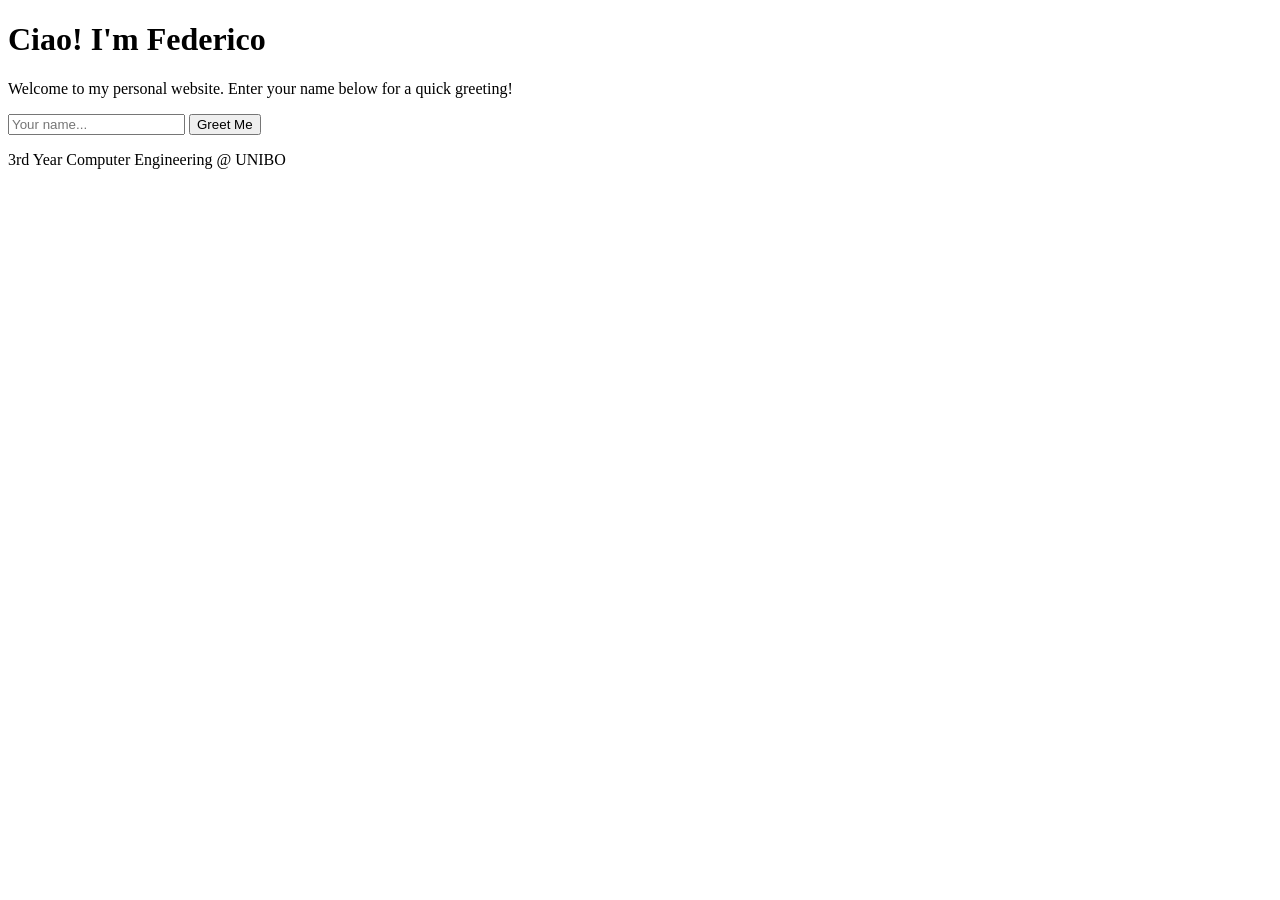
==== index.html @ d61e9dca "Final setup for federicoporpora.github.io root domain" ====
<!DOCTYPE html>
<html lang="en">
<head>
    <meta charset="UTF-8">
    <meta name="viewport" content="width=device-width, initial-scale=1.0">
    <title>Federico Porpora | Personal Website</title>
    <link rel="stylesheet" href="style.css">
</head>
<body>
    <div class="container">
        <h1>Ciao! I'm Federico</h1>
        <p>Welcome to my personal website. Enter your name below for a quick greeting!</p>
        
        <div class="form-group">
            <input type="text" id="nameInput" placeholder="Your name..." autocomplete="off">
            <button id="greetButton">Greet Me</button>
        </div>
        
        <div id="greetingMessage" class="message-area"></div>
        
        <div class="footer">
            <p>3rd Year Computer Engineering @ UNIBO</p>
        </div>
    </div>
    <script src="script.js"></script>
</body>
</html>
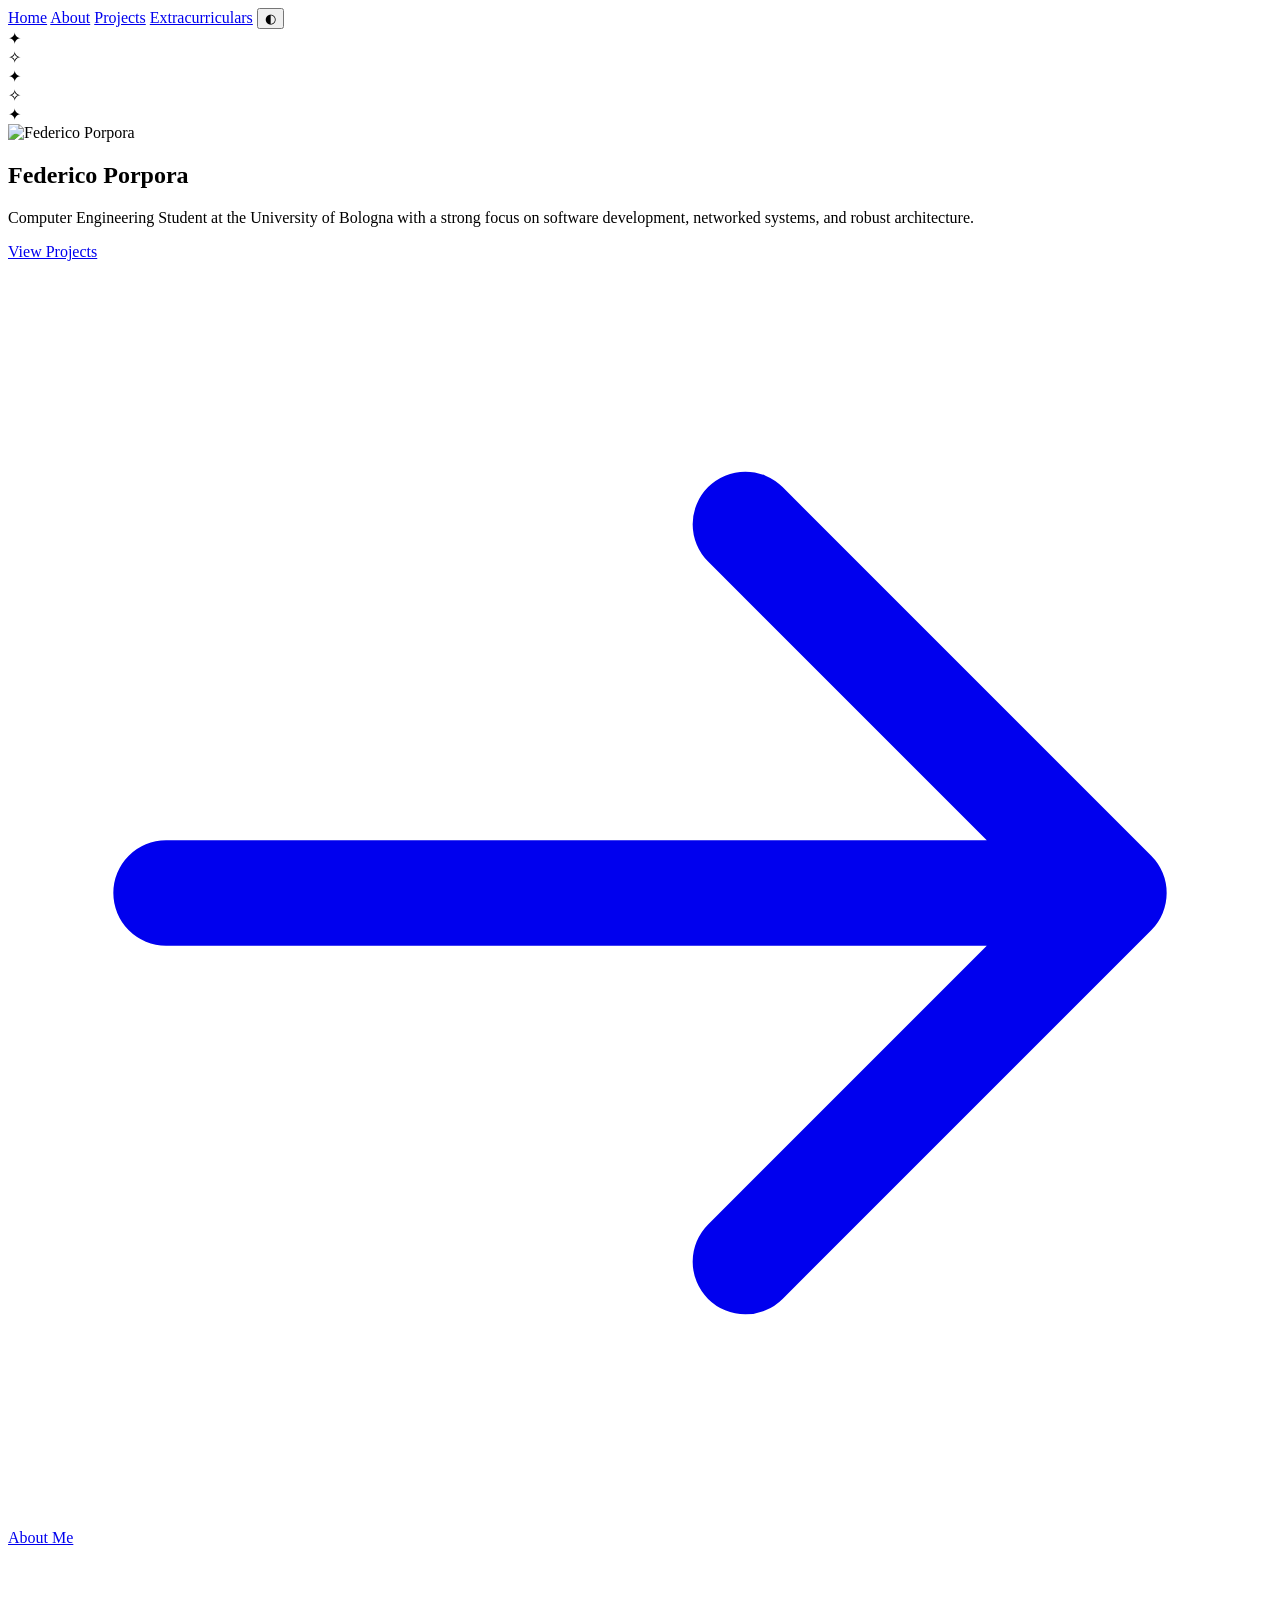
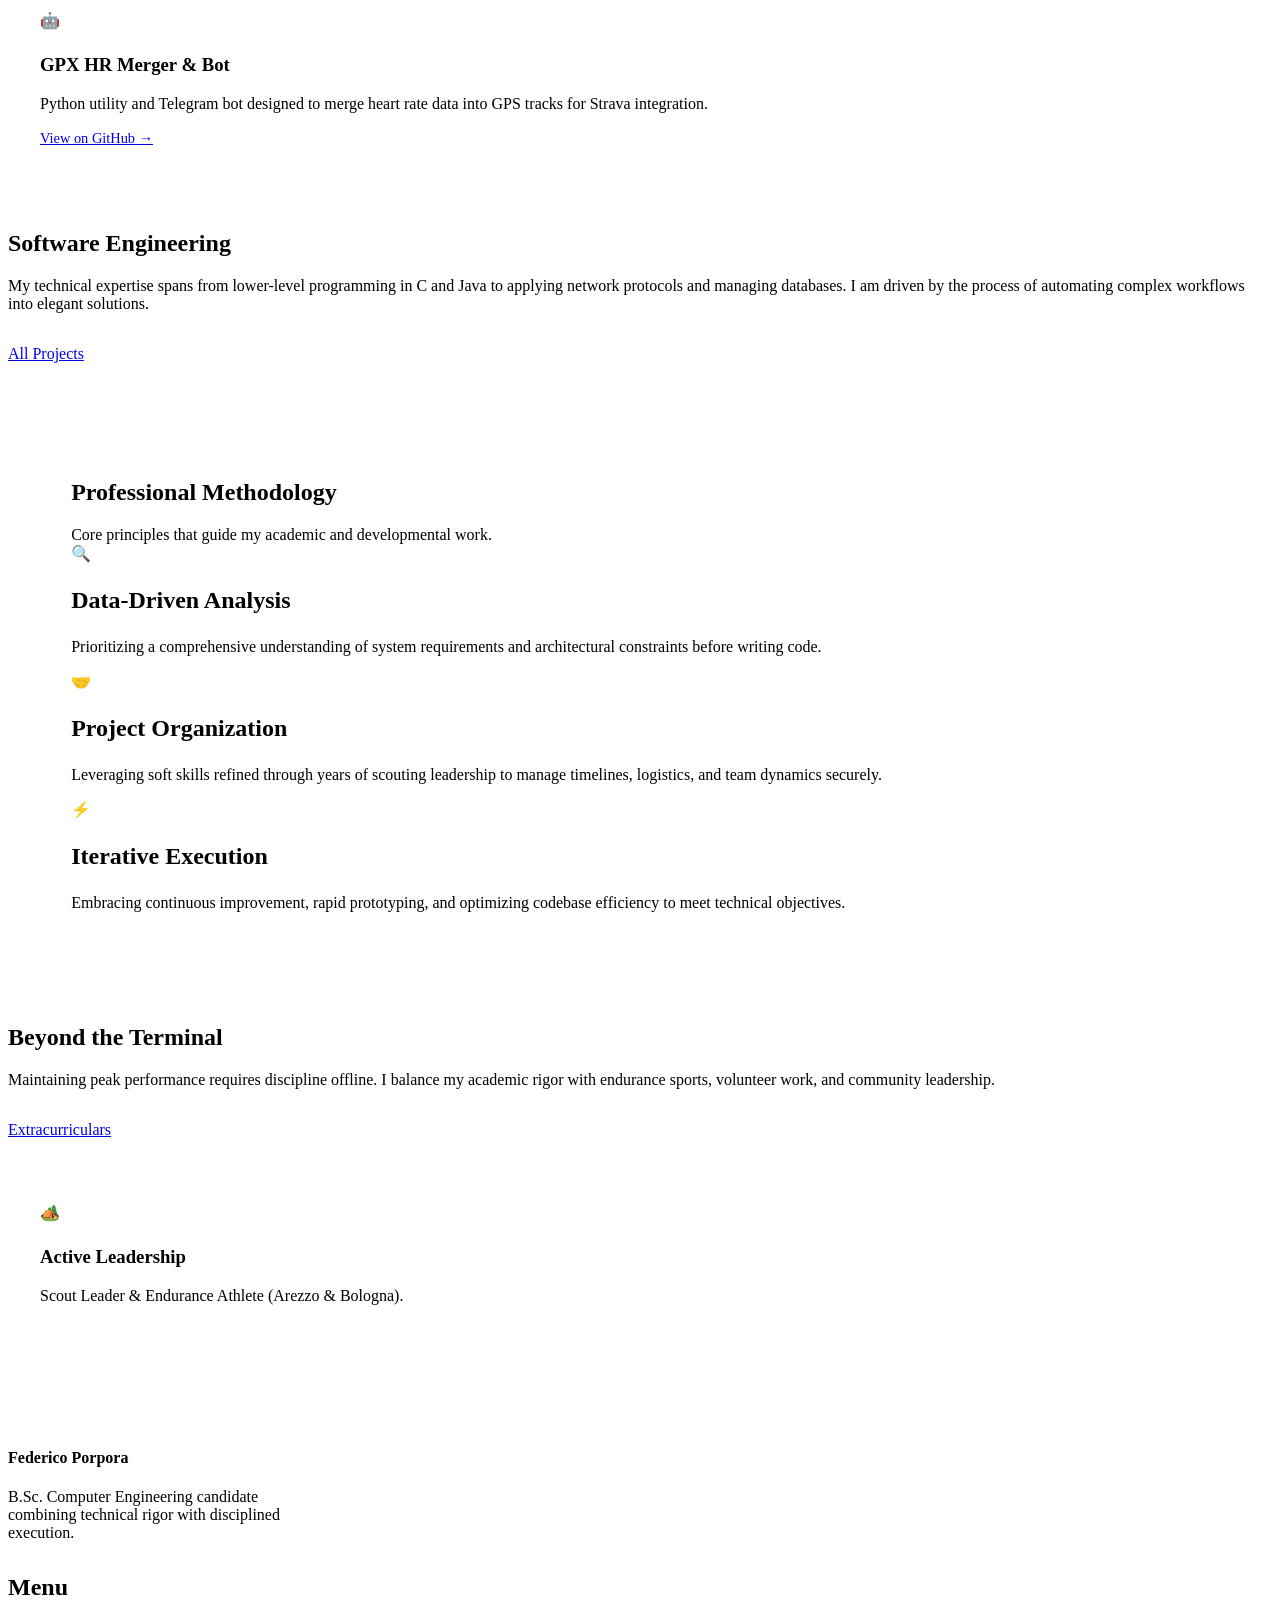
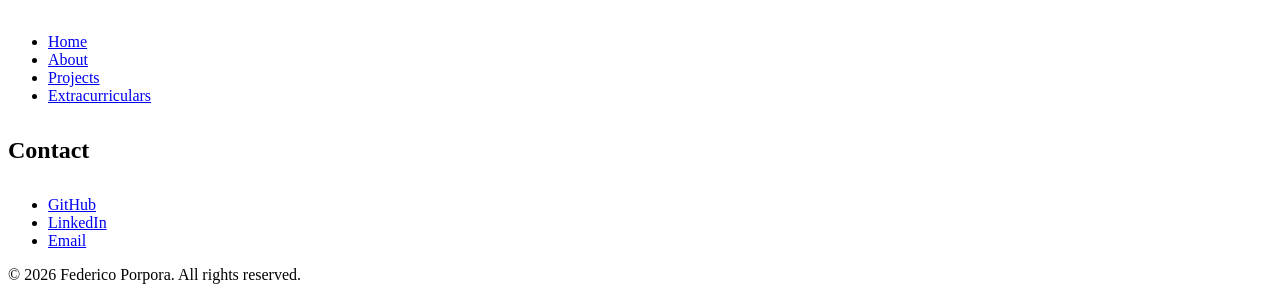
==== commit d4f0dcb1: "added meta for google search console" ====
--- a/index.html
+++ b/index.html
@@ -3,26 +3,156 @@
 <head>
     <meta charset="UTF-8">
     <meta name="viewport" content="width=device-width, initial-scale=1.0">
-    <title>Federico Porpora | Personal Website</title>
+    <title>Federico Porpora | Computer Engineer</title>
+    <meta name="google-site-verification" content="fRFNBcerL5jtZnPcIfQKvz9W2YkUHqF5e4s7ycSgCk0" />
+    <meta name="description" content="Official website of Federico Porpora, a Computer Engineering student at the University of Bologna. Exploring software development, networked systems, and robust architecture.">
+    <meta name="keywords" content="Federico Porpora, Computer Engineer, Software Development, UNIBO, Networked Systems, Python, Java, C, Web Development, Arezzo">
+    <link rel="canonical" href="https://federicoporpora.github.io/">
+    <link href="https://fonts.googleapis.com/css2?family=Inter:wght@400;500;700&family=Outfit:wght@700;800;900&display=swap" rel="stylesheet">
     <link rel="stylesheet" href="style.css">
+    <script type="application/ld+json">
+    {
+      "@context": "https://schema.org",
+      "@type": "Person",
+      "name": "Federico Porpora",
+      "url": "https://federicoporpora.github.io/",
+      "sameAs": [
+        "https://github.com/federicoporpora",
+        "https://linkedin.com/in/federicoporpora"
+      ],
+      "jobTitle": "Computer Engineering Student",
+      "alumniOf": {
+        "@type": "CollegeOrUniversity",
+        "name": "Alma Mater Studiorum - Università di Bologna"
+      },
+      "address": {
+        "@type": "PostalAddress",
+        "addressLocality": "Arezzo",
+        "addressRegion": "Toscana",
+        "addressCountry": "IT"
+      },
+      "description": "Computer Engineering student at UNIBO focusing on software architecture and community leadership."
+    }
+    </script>
 </head>
 <body>
-    <div class="container">
-        <h1>Ciao! I'm Federico</h1>
-        <p>Welcome to my personal website. Enter your name below for a quick greeting!</p>
-        
-        <div class="form-group">
-            <input type="text" id="nameInput" placeholder="Your name..." autocomplete="off">
-            <button id="greetButton">Greet Me</button>
+    <nav>
+        <a href="index.html" class="active">Home</a>
+        <a href="about.html">About</a>
+        <a href="projects.html">Projects</a>
+        <a href="hobbies.html">Extracurriculars</a>
+        <button id="theme-toggle" class="theme-toggle" aria-label="Toggle dark mode">◐</button>
+    </nav>
+    <main>
+        <div class="hero-wrapper">
+            <div class="hero-gradient"></div>
+            <section class="hero container hero-content">
+                <div class="star">✦</div>
+                <div class="star">✧</div>
+                <div class="star">✦</div>
+                <div class="star">✧</div>
+                <div class="star">✦</div>
+                
+                <div class="avatar-container reveal">
+                    <img src="assets/profile.jpg" alt="Federico Porpora" style="width: 100%; height: 100%; object-fit: cover; object-position: center;">
+                </div>
+                <h1 class="hero-title reveal" style="transition-delay: 0.1s;">Federico Porpora</h1>
+                <p class="lead-text reveal" style="transition-delay: 0.2s;">Computer Engineering Student at the University of Bologna with a strong focus on software development, networked systems, and robust architecture.</p>
+                <div class="hero-btns reveal" style="transition-delay: 0.3s;">
+                    <a href="projects.html" class="btn btn-primary">
+                        View Projects
+                        <svg fill="none" stroke="currentColor" viewBox="0 0 24 24" xmlns="http://www.w3.org/2000/svg"><path stroke-linecap="round" stroke-linejoin="round" stroke-width="2" d="M14 5l7 7m0 0l-7 7m7-7H3"></path></svg>
+                    </a>
+                    <a href="about.html" class="btn btn-outline">About Me</a>
+                </div>
+            </section>
         </div>
-        
-        <div id="greetingMessage" class="message-area"></div>
-        
-        <div class="footer">
-            <p>3rd Year Computer Engineering @ UNIBO</p>
+
+        <section class="section-pad container reveal" style="margin-bottom: 2rem;">
+            <div class="grid-2 align-center">
+                <!-- Highlighted GPX Merger -->
+                <div class="bento-card card-purple text-center" style="padding: 4rem 2rem;">
+                    <div class="card-icon" style="margin: 0 auto 1.5rem;">🤖</div>
+                    <h3 class="card-title">GPX HR Merger & Bot</h3>
+                    <p class="card-desc">Python utility and Telegram bot designed to merge heart rate data into GPS tracks for Strava integration.</p>
+                    <a href="https://github.com/federicoporpora/gpx-telegram-bot" target="_blank" class="project-link" style="font-size: 0.9rem;">View on GitHub &rarr;</a>
+                </div>
+                <div>
+                    <h2 class="section-title">Software Engineering</h2>
+                    <p class="lead-text" style="margin-bottom: 2rem;">My technical expertise spans from lower-level programming in C and Java to applying network protocols and managing databases. I am driven by the process of automating complex workflows into elegant solutions.</p>
+                    <a href="projects.html" class="btn btn-primary">All Projects</a>
+                </div>
+            </div>
+        </section>
+
+        <section class="section-pad container bg-alt reveal" style="padding: 4rem 5%; border-radius: var(--border-radius-lg); margin-bottom: 2rem;">
+            <div class="text-center mb-4">
+                <h2 class="section-title">Professional Methodology</h2>
+                <p class="lead-text" style="margin: 0 auto;">Core principles that guide my academic and developmental work.</p>
+            </div>
+            <div class="grid-3">
+                <div class="bento-card card-blue">
+                    <div class="card-icon">🔍</div>
+                    <h3 class="card-title" style="font-size: 1.5rem;">Data-Driven Analysis</h3>
+                    <p class="card-desc">Prioritizing a comprehensive understanding of system requirements and architectural constraints before writing code.</p>
+                </div>
+                <div class="bento-card card-coral">
+                    <div class="card-icon">🤝</div>
+                    <h3 class="card-title" style="font-size: 1.5rem;">Project Organization</h3>
+                    <p class="card-desc">Leveraging soft skills refined through years of scouting leadership to manage timelines, logistics, and team dynamics securely.</p>
+                </div>
+                <div class="bento-card card-mint">
+                    <div class="card-icon">⚡</div>
+                    <h3 class="card-title" style="font-size: 1.5rem;">Iterative Execution</h3>
+                    <p class="card-desc">Embracing continuous improvement, rapid prototyping, and optimizing codebase efficiency to meet technical objectives.</p>
+                </div>
+            </div>
+        </section>
+
+        <section class="section-pad container reveal" style="margin-bottom: 4rem;">
+            <div class="grid-2 align-center">
+                <div>
+                    <h2 class="section-title">Beyond the Terminal</h2>
+                    <p class="lead-text" style="margin-bottom: 2rem;">Maintaining peak performance requires discipline offline. I balance my academic rigor with endurance sports, volunteer work, and community leadership.</p>
+                    <a href="hobbies.html" class="btn btn-outline">Extracurriculars</a>
+                </div>
+                <div class="bento-card card-mint text-center" style="padding: 4rem 2rem;">
+                    <div class="card-icon" style="margin: 0 auto 1.5rem;">🏕️</div>
+                    <h3 class="card-title">Active Leadership</h3>
+                    <p class="card-desc">Scout Leader & Endurance Athlete (Arezzo & Bologna).</p>
+                </div>
+            </div>
+        </section>
+    </main>
+
+    <footer>
+        <div class="container footer-grid">
+            <div>
+                <h4 class="footer-title">Federico Porpora</h4>
+                <p style="color: var(--text-muted); max-width: 300px;">B.Sc. Computer Engineering candidate combining technical rigor with disciplined execution.</p>
+            </div>
+            <div>
+                <h4 class="footer-title" style="font-size: 1.5rem;">Menu</h4>
+                <ul class="footer-list">
+                    <li><a href="index.html">Home</a></li>
+                    <li><a href="about.html">About</a></li>
+                    <li><a href="projects.html">Projects</a></li>
+                    <li><a href="hobbies.html">Extracurriculars</a></li>
+                </ul>
+            </div>
+            <div>
+                <h4 class="footer-title" style="font-size: 1.5rem;">Contact</h4>
+                <ul class="footer-list">
+                    <li><a href="https://github.com/federicoporpora" target="_blank">GitHub</a></li>
+                    <li><a href="https://linkedin.com/in/federicoporpora" target="_blank">LinkedIn</a></li>
+                    <li><a href="mailto:porporafederico@gmail.com">Email</a></li>
+                </ul>
+            </div>
         </div>
-    </div>
+        <div class="footer-bottom">
+            &copy; <span id="current-year">2026</span> Federico Porpora. All rights reserved.
+        </div>
+    </footer>
     <script src="script.js"></script>
 </body>
 </html>
-
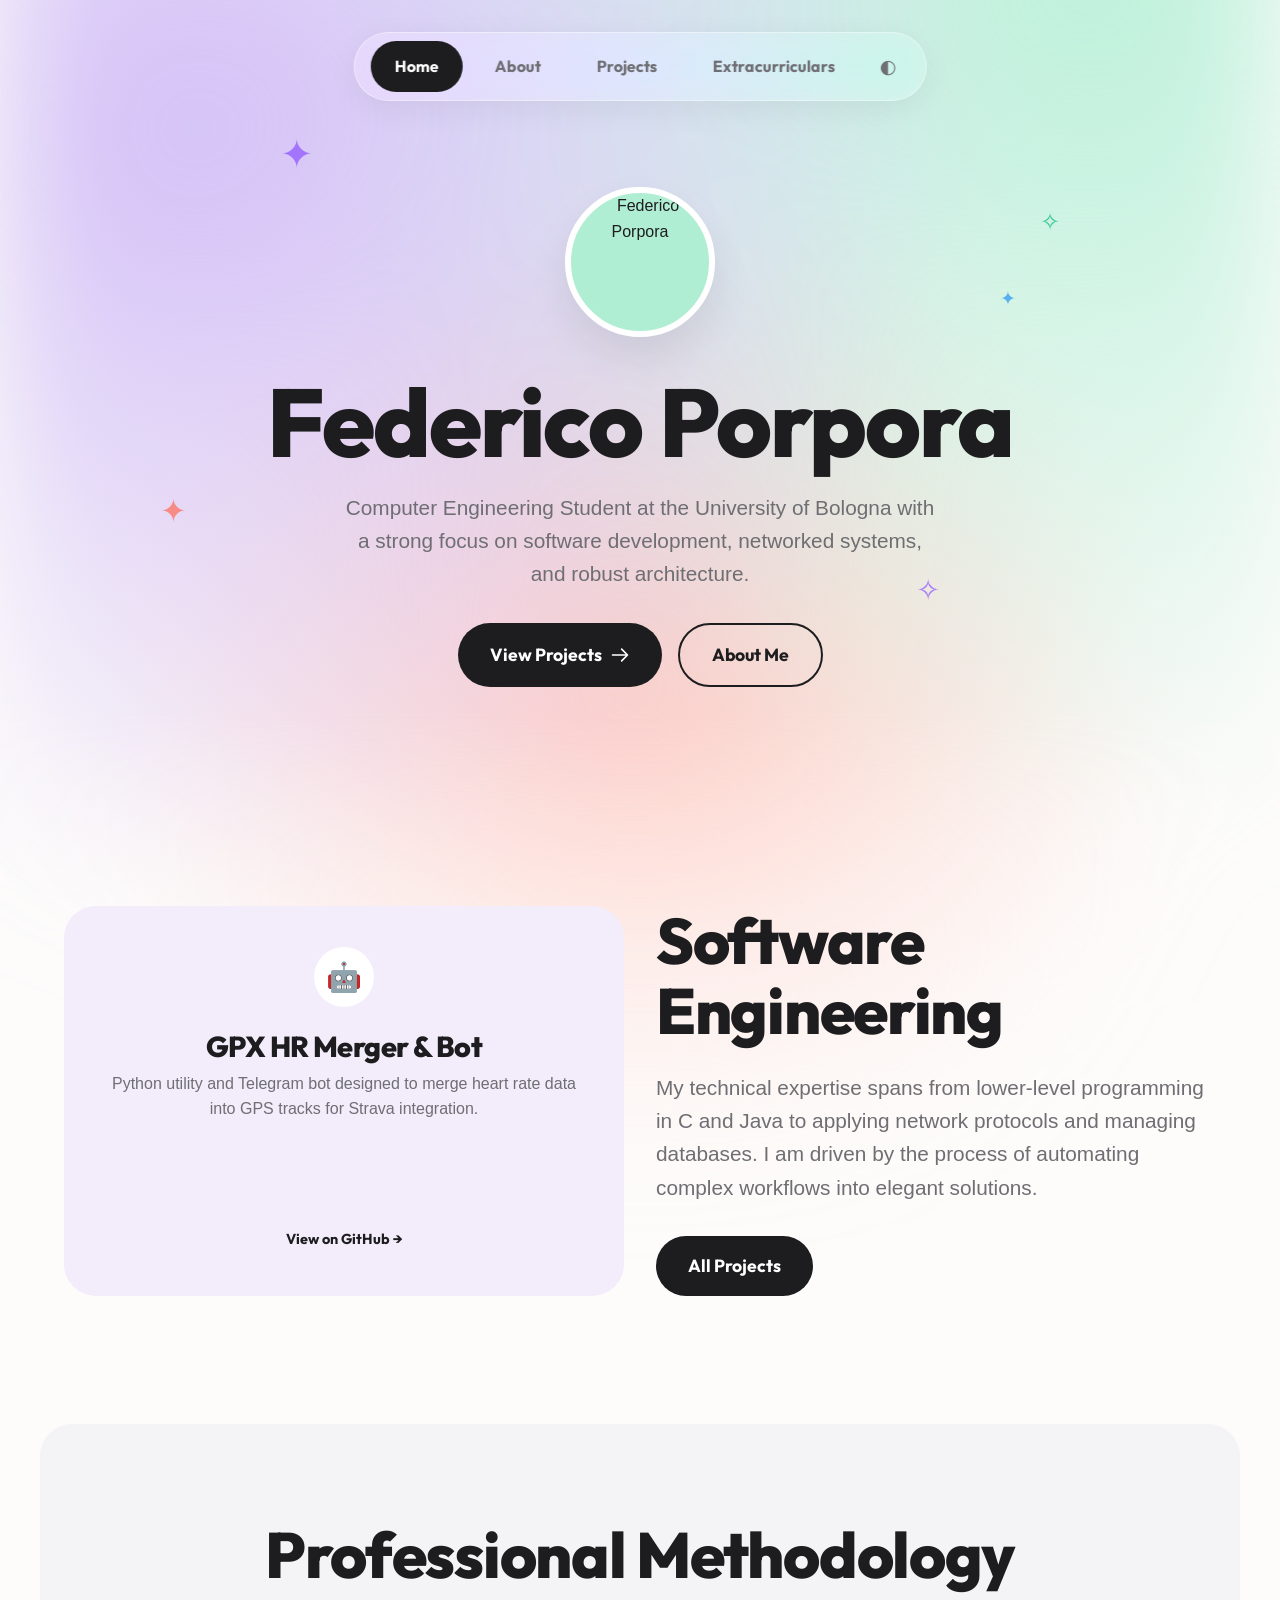
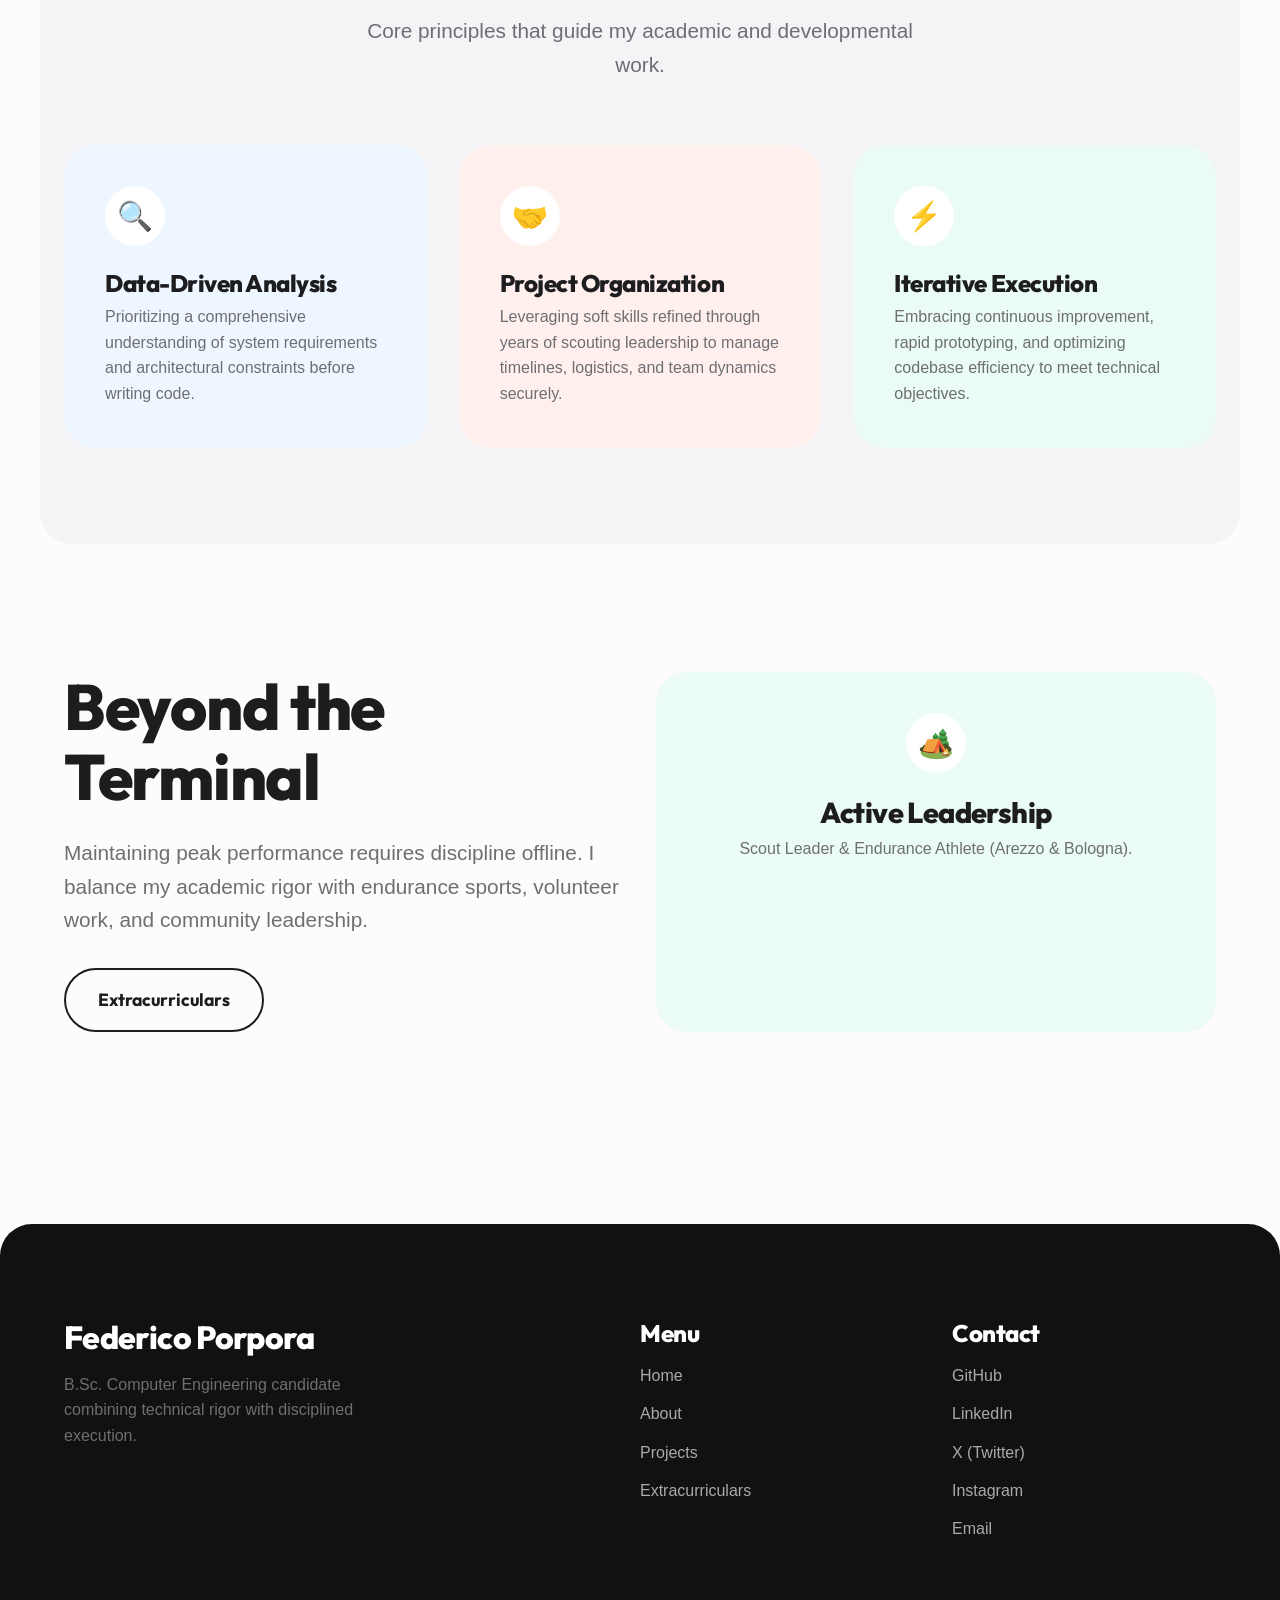
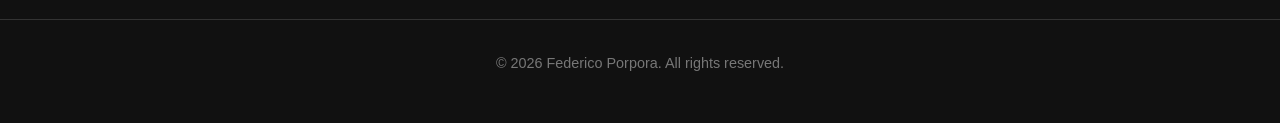
==== commit ea451e4c: "better graphics and added socials" ====
--- a/index.html
+++ b/index.html
@@ -40,7 +40,7 @@
         <a href="index.html" class="active">Home</a>
         <a href="about.html">About</a>
         <a href="projects.html">Projects</a>
-        <a href="hobbies.html">Extracurriculars</a>
+        <a href="extracurriculars.html">Extracurriculars</a>
         <button id="theme-toggle" class="theme-toggle" aria-label="Toggle dark mode">◐</button>
     </nav>
     <main>
@@ -71,7 +71,7 @@
         <section class="section-pad container reveal" style="margin-bottom: 2rem;">
             <div class="grid-2 align-center">
                 <!-- Highlighted GPX Merger -->
-                <div class="bento-card card-purple text-center" style="padding: 4rem 2rem;">
+                <div class="bento-card card-purple text-center">
                     <div class="card-icon" style="margin: 0 auto 1.5rem;">🤖</div>
                     <h3 class="card-title">GPX HR Merger & Bot</h3>
                     <p class="card-desc">Python utility and Telegram bot designed to merge heart rate data into GPS tracks for Strava integration.</p>
@@ -85,7 +85,7 @@
             </div>
         </section>
 
-        <section class="section-pad container bg-alt reveal" style="padding: 4rem 5%; border-radius: var(--border-radius-lg); margin-bottom: 2rem;">
+        <section class="section-pad container bg-alt reveal" style="border-radius: var(--border-radius-lg); margin-bottom: 2rem;">
             <div class="text-center mb-4">
                 <h2 class="section-title">Professional Methodology</h2>
                 <p class="lead-text" style="margin: 0 auto;">Core principles that guide my academic and developmental work.</p>
@@ -114,9 +114,9 @@
                 <div>
                     <h2 class="section-title">Beyond the Terminal</h2>
                     <p class="lead-text" style="margin-bottom: 2rem;">Maintaining peak performance requires discipline offline. I balance my academic rigor with endurance sports, volunteer work, and community leadership.</p>
-                    <a href="hobbies.html" class="btn btn-outline">Extracurriculars</a>
+                    <a href="extracurriculars.html" class="btn btn-outline">Extracurriculars</a>
                 </div>
-                <div class="bento-card card-mint text-center" style="padding: 4rem 2rem;">
+                <div class="bento-card card-mint text-center">
                     <div class="card-icon" style="margin: 0 auto 1.5rem;">🏕️</div>
                     <h3 class="card-title">Active Leadership</h3>
                     <p class="card-desc">Scout Leader & Endurance Athlete (Arezzo & Bologna).</p>
@@ -137,7 +137,7 @@
                     <li><a href="index.html">Home</a></li>
                     <li><a href="about.html">About</a></li>
                     <li><a href="projects.html">Projects</a></li>
-                    <li><a href="hobbies.html">Extracurriculars</a></li>
+                    <li><a href="extracurriculars.html">Extracurriculars</a></li>
                 </ul>
             </div>
             <div>
@@ -145,6 +145,8 @@
                 <ul class="footer-list">
                     <li><a href="https://github.com/federicoporpora" target="_blank">GitHub</a></li>
                     <li><a href="https://linkedin.com/in/federicoporpora" target="_blank">LinkedIn</a></li>
+                    <li><a href="https://x.com/federicoporpora" target="_blank">X (Twitter)</a></li>
+                    <li><a href="https://instagram.com/federicoporpora" target="_blank">Instagram</a></li>
                     <li><a href="mailto:porporafederico@gmail.com">Email</a></li>
                 </ul>
             </div>
--- a/style.css
+++ b/style.css
@@ -0,0 +1,425 @@
+/* style.css */
+:root {
+    --bg: #fdfcfb;
+    --bg-alt: #f4f3f6;
+    --text-main: #1d1d1f;
+    --text-muted: #6e6e73;
+    
+    --accent-purple: #cbb4f6;
+    --accent-purple-dark: #8c52ff;
+    
+    --accent-mint: #b0eed4;
+    --accent-mint-dark: #00b67a;
+    
+    --accent-coral: #ffc4ba;
+    --accent-coral-dark: #ff6b57;
+    
+    --accent-blue: #bde0fe;
+    --accent-blue-dark: #2196f3;
+
+    --btn-bg: #1d1d1f;
+    --btn-text: #ffffff;
+    
+    --nav-bg: rgba(255, 255, 255, 0.25);
+    --nav-border: rgba(255, 255, 255, 0.4);
+
+    --border-radius-lg: 32px;
+    --border-radius-md: 20px;
+    --border-radius-sm: 12px;
+    
+    --transition: all 0.3s cubic-bezier(0.25, 0.8, 0.25, 1);
+    
+    --card-bg: #ffffff;
+    --card-border: rgba(0,0,0,0.04);
+    
+    --icon-bg: #ffffff;
+    --icon-color: #1d1d1f;
+
+    --card-purple-bg: #f3ecfb;
+    --card-mint-bg: #ebfcf5;
+    --card-coral-bg: #fff0ed;
+    --card-blue-bg: #eef7ff;
+    
+    --footer-bg: #111111;
+    --footer-text: #ffffff;
+}
+
+[data-theme="dark"] {
+    --bg: #111111;
+    --bg-alt: #161618;
+    --text-main: #f5f5f7;
+    --text-muted: #a1a1a6;
+    
+    --accent-purple: #5e3a96;
+    --accent-purple-dark: #9f7aea;
+    
+    --accent-mint: #257a5e;
+    --accent-mint-dark: #48bb78;
+    
+    --accent-coral: #964232;
+    --accent-coral-dark: #f56565;
+    
+    --accent-blue: #2a6496;
+    --accent-blue-dark: #4299e1;
+
+    --btn-bg: #f5f5f7;
+    --btn-text: #111111;
+    
+    --nav-bg: rgba(20, 20, 20, 0.25);
+    --nav-border: rgba(255, 255, 255, 0.1);
+    
+    --card-bg: #1c1c1e;
+    --card-border: rgba(255,255,255,0.05);
+    
+    --icon-bg: #333333;
+    --icon-color: #ffffff;
+
+    --card-purple-bg: #2a1f3d;
+    --card-mint-bg: #1f3d32;
+    --card-coral-bg: #3d231f;
+    --card-blue-bg: #1f2a3d;
+    
+    --footer-bg: #000000;
+}
+/* Base */
+* { box-sizing: border-box; margin: 0; padding: 0; }
+html { 
+    background-color: var(--bg); 
+    overscroll-behavior: none;
+    transition: background-color 0.3s ease; 
+}
+body {
+    font-family: 'Inter', sans-serif;
+    background-color: var(--bg);
+    color: var(--text-main);
+    line-height: 1.6;
+    overflow-x: hidden;
+    overscroll-behavior: none;
+    transition: background-color 0.3s ease, color 0.3s ease;
+}
+
+.bg-alt { background-color: var(--bg-alt) !important; }
+
+h1, h2, h3, h4, h5, h6, .brand-font {
+    font-family: 'Outfit', sans-serif;
+    font-weight: 800;
+    line-height: 1.1;
+    letter-spacing: -0.02em;
+}
+
+a { text-decoration: none; color: inherit; }
+img { max-width: 100%; display: block; }
+.container { max-width: 1200px; margin: 0 auto; padding: 0 1.5rem; }
+.text-center { text-align: center; }
+
+/* Typography */
+.hero-title { font-size: clamp(2.5rem, 8vw, 6rem); margin-bottom: 1rem; color: var(--text-main); }
+.section-title { font-size: clamp(2rem, 6vw, 4rem); margin-bottom: 1.5rem; color: var(--text-main); }
+.lead-text { font-size: clamp(1.1rem, 2vw, 1.3rem); color: var(--text-muted); max-width: 600px; }
+.bold-muted { font-weight: 700; color: var(--text-muted); text-transform: uppercase; letter-spacing: 0.05em; font-size: 0.9rem; }
+
+/* Navigation */
+nav {
+    position: fixed;
+    top: 2rem;
+    left: 50%;
+    transform: translateX(-50%);
+    background: var(--nav-bg);
+    backdrop-filter: blur(24px) saturate(180%);
+    -webkit-backdrop-filter: blur(24px) saturate(180%);
+    padding: 0.5rem 1rem;
+    border-radius: 100px;
+    box-shadow: 0 8px 32px rgba(0,0,0,0.06);
+    z-index: 1000;
+    display: flex;
+    gap: 0.5rem;
+    border: 1px solid var(--nav-border);
+    align-items: center;
+}
+nav a {
+    font-family: 'Outfit', sans-serif;
+    font-weight: 700;
+    padding: 0.8rem 1.5rem;
+    border-radius: 100px;
+    color: var(--text-muted);
+    transition: var(--transition);
+}
+nav a:hover { color: var(--text-main); }
+nav a.active {
+    background: var(--btn-bg);
+    color: var(--btn-text);
+}
+.theme-toggle {
+    background: none;
+    border: none;
+    font-size: 1.2rem;
+    cursor: pointer;
+    color: var(--text-muted);
+    padding: 0.5rem 0.8rem;
+    display: flex;
+    align-items: center;
+    border-radius: 100px;
+    transition: var(--transition);
+}
+.theme-toggle:hover {
+    color: var(--text-main);
+    transform: rotate(15deg);
+}
+
+@media (max-width: 768px) {
+    nav a { padding: 0.6rem 0.8rem; font-size: 0.9rem; white-space: nowrap; }
+    nav { 
+        top: 1rem; width: 95%; 
+        justify-content: flex-start;
+        overflow-x: auto;
+        -webkit-overflow-scrolling: touch;
+        scrollbar-width: none;
+        -ms-overflow-style: none;
+        border-radius: 100px;
+    }
+    nav::-webkit-scrollbar { display: none; }
+    .bento-card { padding: 1.5rem; }
+    .card-title { font-size: 1.5rem; }
+    .section-pad { padding-top: 4rem; padding-bottom: 4rem; }
+}
+
+/* Hero Wrapper & Gradients */
+.hero-wrapper {
+    position: relative;
+    background: transparent;
+}
+
+.hero-gradient {
+    position: absolute;
+    top: -20%;
+    left: 0;
+    width: 100%;
+    height: 180%;
+    background: radial-gradient(circle at 15% 20%, rgba(203, 180, 246, 0.85), transparent 50%),
+                radial-gradient(circle at 85% 10%, rgba(176, 238, 212, 0.85), transparent 50%),
+                radial-gradient(circle at 50% 60%, rgba(255, 196, 186, 0.85), transparent 50%);
+    filter: blur(60px);
+    z-index: 0;
+    pointer-events: none;
+    transition: background 0.5s ease;
+    -webkit-mask-image: linear-gradient(to bottom, black 60%, transparent 100%);
+    mask-image: linear-gradient(to bottom, black 60%, transparent 100%);
+}
+
+[data-theme="dark"] .hero-gradient {
+    background: radial-gradient(circle at 15% 20%, rgba(94, 58, 150, 0.75), transparent 50%),
+                radial-gradient(circle at 85% 10%, rgba(37, 122, 94, 0.75), transparent 50%),
+                radial-gradient(circle at 50% 60%, rgba(150, 66, 50, 0.75), transparent 50%);
+}
+
+.hero-content {
+    position: relative;
+    z-index: 1;
+}
+
+.hero {
+    min-height: 90vh;
+    display: flex;
+    flex-direction: column;
+    align-items: center;
+    justify-content: center;
+    padding-top: 8rem;
+    padding-bottom: 4rem;
+    text-align: center;
+}
+
+/* Floating Stars */
+.star {
+    position: absolute;
+    color: var(--accent-purple-dark);
+    font-size: 1.5rem;
+    animation: float 6s ease-in-out infinite;
+    opacity: 0.7;
+    z-index: 0;
+}
+.star:nth-child(1) { top: 15%; left: 20%; animation-delay: 0s; font-size: 2.5rem;}
+.star:nth-child(2) { top: 25%; right: 15%; animation-delay: 1s; font-size: 1.5rem; color: var(--accent-mint-dark);}
+.star:nth-child(3) { top: 60%; left: 10%; animation-delay: 2s; font-size: 2rem; color: var(--accent-coral-dark);}
+.star:nth-child(4) { top: 70%; right: 25%; animation-delay: 3s; font-size: 1.8rem; }
+.star:nth-child(5) { top: 35%; left: 80%; animation-delay: 4s; font-size: 1.2rem; color: var(--accent-blue-dark);}
+
+@keyframes float {
+    0% { transform: translateY(0px) rotate(0deg); }
+    50% { transform: translateY(-20px) rotate(10deg); }
+    100% { transform: translateY(0px) rotate(0deg); }
+}
+
+.hero-btns {
+    display: flex;
+    gap: 1rem;
+    margin-top: 2rem;
+    justify-content: center;
+    flex-wrap: wrap;
+}
+
+/* Buttons */
+.btn {
+    display: inline-flex;
+    align-items: center;
+    justify-content: center;
+    padding: 1rem 2rem;
+    font-family: 'Outfit', sans-serif;
+    font-weight: 700;
+    font-size: 1.1rem;
+    border-radius: 100px;
+    transition: var(--transition);
+    border: none;
+    cursor: pointer;
+    gap: 0.5rem;
+}
+.btn svg { width: 20px; height: 20px; }
+.btn-primary {
+    background: var(--btn-bg);
+    color: var(--btn-text);
+}
+.btn-primary:hover {
+    transform: translateY(-3px) scale(1.02);
+    box-shadow: 0 10px 20px rgba(0,0,0,0.1);
+}
+.btn-outline {
+    background: transparent;
+    border: 2px solid var(--text-main);
+    color: var(--text-main);
+}
+.btn-outline:hover {
+    background: var(--text-main);
+    color: var(--btn-text);
+    transform: translateY(-3px) scale(1.02);
+}
+
+/* Avatars & Images */
+.avatar-container {
+    width: 150px;
+    height: 150px;
+    margin: 0 auto 2rem;
+    border-radius: 50%;
+    overflow: hidden;
+    background: var(--accent-mint);
+    border: 6px solid var(--card-bg);
+    box-shadow: 0 20px 40px rgba(0,0,0,0.08);
+}
+.avatar-container img { width: 100%; height: 100%; object-fit: cover; }
+.arch-container {
+    border-radius: 200px 200px 0 0;
+    overflow: hidden;
+    background: var(--accent-blue);
+    position: relative;
+    aspect-ratio: 3/4;
+    width: 100%;
+    max-width: 400px;
+    margin: 0 auto;
+    border: 8px solid var(--card-bg);
+    box-shadow: 0 20px 40px rgba(0,0,0,0.05);
+}
+
+/* Grid Layouts */
+.grid-2, .grid-3, .grid-4 { display: grid; grid-template-columns: 1fr; gap: 2rem; }
+@media (min-width: 768px) {
+    .grid-2 { grid-template-columns: 1fr 1fr; }
+    .grid-3 { grid-template-columns: repeat(3, 1fr); }
+    .grid-4 { grid-template-columns: repeat(2, 1fr); gap: 2rem; }
+}
+@media (min-width: 1024px) {
+    .grid-4 { grid-template-columns: repeat(4, 1fr); }
+}
+
+/* Cards */
+.bento-card {
+    background: var(--card-bg);
+    border-radius: var(--border-radius-lg);
+    padding: 2.5rem;
+    transition: var(--transition);
+    position: relative;
+    overflow: hidden;
+    border: 1px solid var(--card-border);
+    display: flex;
+    flex-direction: column;
+    height: 100%;
+}
+.bento-card:hover {
+    transform: translateY(-5px);
+    box-shadow: 0 20px 40px rgba(0,0,0,0.05);
+}
+.card-icon {
+    width: 60px;
+    height: 60px;
+    border-radius: 50%;
+    display: flex;
+    align-items: center;
+    justify-content: center;
+    font-size: 1.8rem;
+    margin-bottom: 1.5rem;
+    background: var(--icon-bg);
+    color: var(--icon-color);
+}
+.card-title { font-size: 1.8rem; margin-bottom: 0.5rem; color: var(--text-main); }
+.card-desc { color: var(--text-muted); flex-grow: 1; }
+
+.card-purple { background-color: var(--card-purple-bg); border-color: transparent; }
+.card-mint { background-color: var(--card-mint-bg); border-color: transparent; }
+.card-coral { background-color: var(--card-coral-bg); border-color: transparent; }
+.card-blue { background-color: var(--card-blue-bg); border-color: transparent; }
+
+/* Timeline */
+.timeline { position: relative; padding-left: 2rem; border-left: 3px solid var(--accent-purple); margin: 3rem 0; }
+.timeline-item { position: relative; margin-bottom: 3rem; }
+.timeline-dot {
+    position: absolute; left: -2.7rem; top: 0; width: 20px; height: 20px;
+    border-radius: 50%; background: var(--bg); border: 4px solid var(--accent-purple);
+}
+.timeline-date { font-family: 'Outfit'; font-weight: 800; color: var(--accent-purple-dark); font-size: 1.2rem; margin-bottom: 0.2rem; }
+.timeline-title { font-size: 1.4rem; margin-bottom: 0.5rem; color: var(--text-main); }
+
+/* Tags */
+.tag-container { display: flex; flex-wrap: wrap; gap: 0.8rem; margin-top: 1.5rem; }
+.tag {
+    background: var(--card-bg); padding: 0.6rem 1.2rem; border-radius: 100px;
+    font-family: 'Outfit'; font-size: 0.9rem; font-weight: 700;
+    box-shadow: 0 4px 10px rgba(0,0,0,0.03); color: var(--text-main); border: 1px solid var(--card-border);
+}
+
+/* Footer */
+footer {
+    background: var(--footer-bg); color: var(--footer-text);
+    padding: 6rem 0 3rem; margin-top: 6rem;
+    border-radius: var(--border-radius-lg) var(--border-radius-lg) 0 0;
+}
+.footer-grid { display: grid; grid-template-columns: 1fr; gap: 3rem; }
+@media (min-width: 768px) { .footer-grid { grid-template-columns: 2fr 1fr 1fr; } }
+.footer-title { font-size: 2rem; margin-bottom: 1rem; color: var(--footer-text);}
+footer a { color: #aaa; transition: var(--transition); }
+footer a:hover { color: var(--footer-text); }
+.footer-bottom { border-top: 1px solid #333; margin-top: 4rem; padding-top: 2rem; color: #777; font-size: 0.9rem; text-align: center; }
+.footer-list { list-style: none; }
+.footer-list li { margin-bottom: 0.8rem; }
+
+/* Utilities */
+.mb-1 { margin-bottom: 1rem; }
+.mb-2 { margin-bottom: 2rem; }
+.mb-3 { margin-bottom: 3rem; }
+.mb-4 { margin-bottom: 4rem; }
+.mt-2 { margin-top: 2rem; }
+.mt-4 { margin-top: 4rem; }
+.section-pad { padding-top: 6rem; padding-bottom: 6rem; }
+.align-center { align-items: center; }
+
+/* Animations */
+.reveal {
+    opacity: 0; transform: translateY(40px);
+    transition: all 0.8s cubic-bezier(0.25, 0.8, 0.25, 1);
+}
+.reveal.active { opacity: 1; transform: translateY(0); }
+
+/* Specific elements */
+.project-link {
+    display: inline-block; margin-top: 1.5rem;
+    font-family: 'Outfit'; font-weight: 700; color: inherit;
+    border-bottom: 2px solid transparent; padding-bottom: 2px;
+    transition: var(--transition);
+}
+.project-link:hover { border-bottom-color: currentColor; }
